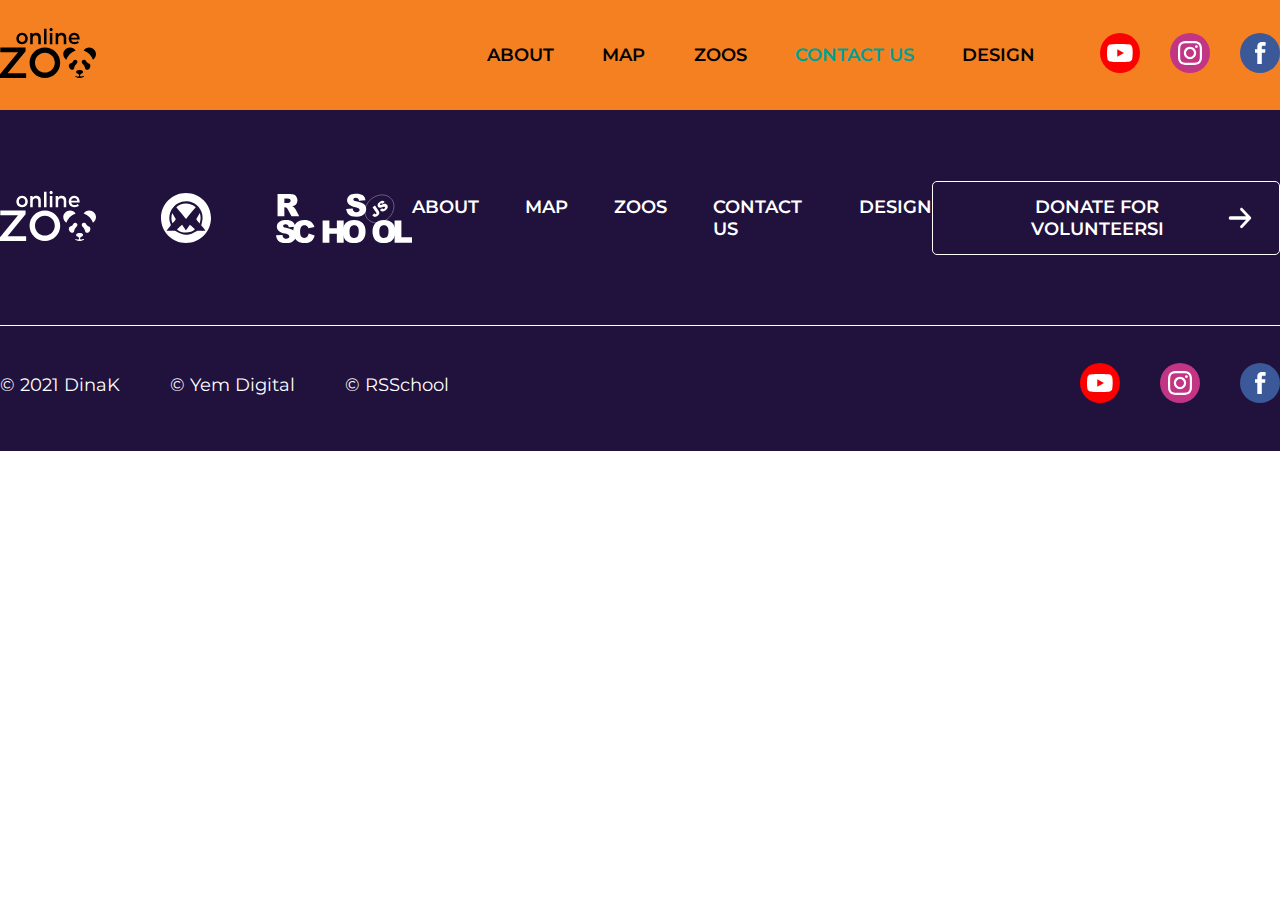
==== contact.html @ 67951ae0 "start projeckt" ====
<!DOCTYPE html>
<html lang="en">
<head>
    <meta charset="UTF-8">
    <meta http-equiv="X-UA-Compatible" content="IE=edge">
    <meta name="viewport" content="width=device-width, initial-scale=1.0">
    <title>online-zoo</title>
    <link rel="stylesheet" href="style.css">
    <link href="https://fonts.googleapis.com/css?family=Montserrat:100,100i,200,200i,300,300i,400,400i,500,500i,600,600i,700,700i,800,800i,900,900i&display=swap&subset=cyrillic,cyrillic-ext,latin-ext" rel="stylesheet">
</head>
<body>
    <header class="wrap" id="head">
        <div class="wrapper main_flex flex__jcontent_between flex__align-items_center">
            <div class="logo"><a href="index.html"><img src="assets/Logo.svg" alt="logo-type"></a></div>
            <div class="navigation main_flex flex__jcontent_between flex__align-items_center">
                <nav class="nav-menu">
                    <ul class=" main_flex">
                        <li><a href="index.html">About</a></li>
                        <li><a href="map.html">map</a></li>
                        <li><a href="zoos.html">Zoos</a></li>
                        <li><a class="active" href="contact.html">Contact us</a></li>
                        <li><a href="https://www.figma.com/file/lnK11foY8Aoa6oOlDXovVN/Online-ZOO-Project">Design</a></li>
                    </ul>
                </nav>
                <div class="nav-icons">
                    <ul class="main_flex">
                        <li><a href="https://www.youtube.com/" target="_blank"><img src="assets/YouTube.svg" alt="youtube-icon"></a></li>
                        <li><a href="https://www.instagram.com/" target="_blank"><img src="assets/Instagram.svg" alt="instagram-icon"></a></li>
                        <li><a href="https://www.facebook.com/" target="_blank"><img src="assets/Facebook.svg" alt="facebook-icon"></a></li>
                    </ul>
                </div>
            </div>
            </div>
    </header>

    <footer class="wrap">
        <div class="wrapper">
            <div class="top-panel main_flex__nowrap flex__jcontent_between flex__align-items_center">
                <div class="foot-logo main_flex__nowrap flex__jcontent_between flex__align-items_center">
                    <a href="index.html"><img src="assets/Logo-foot.svg" alt="logo-online-zoo"></a>
                    <img src="assets/Yem Digital.svg" alt="logo yem-digital" title="Yem Digital">
                    <img src="assets/rs_school_js logo.svg" alt="logo rs-school" class="rs-sc-logo" title="Rolling Scopes School">
                </div>
                <div class="nav-menu-foot">
                    <ul class=" main_flex__nowrap">
                        <li><a href="index.html">About</a></li>
                        <li><a href="map.html">map</a></li>
                        <li><a href="zoos.html">Zoos</a></li>
                        <li><a href="contact.html">Contact us</a></li>
                        <li><a href="https://www.figma.com/file/lnK11foY8Aoa6oOlDXovVN/Online-ZOO-Project">Design</a></li>
                    </ul>
                </div>
                <button class="donate main_flex__nowrap flex__jcontent_between flex__align-items_center">donate for volunteersi<img src="assets/arrow-donate.svg" alt="arrow-right"></button>
            </div>
            <div class="foot-line main_flex flex__align-items_center"></div>
            <div class="bottom-panel main_flex flex__jcontent_between flex__align-items_center">
                <div class="copiryte main_flex">
                    <p class="copiryte-text">© 2021 DinaK</p>
                    <p class="copiryte-text">© Yem Digital</p>
                    <p class="copiryte-text">© RSSchool</p>
                </div>
                <div class="nav-icons-foot">
                    <ul class="main_flex">
                        <li><a href="https://www.youtube.com/" target="_blank"><img src="assets/YouTube.svg" alt="youtube-icon"></a></li>
                        <li><a href="https://www.instagram.com/" target="_blank"><img src="assets/Instagram.svg" alt="instagram-icon"></a></li>
                        <li><a href="https://www.facebook.com/" target="_blank"><img src="assets/Facebook.svg" alt="facebook-icon"></a></li>
                    </ul>
                </div>
            </div>
        </div>
    </footer>
    
    
        







    <script src="script.js"></script>
</body>
</html>
---- style.css ----
@font-face {
    font-family: "Lato";
    src: url("../fonts/Lato-Bold.eot");
    src: url("../fonts/Lato-Bold.eot?#iefix") format("embedded-opentype"),
      url("../fonts/Lato-Bold.woff2") format("woff2"),
      url("../fonts/Lato-Bold.woff") format("woff"),
      url("../fonts/Lato-Bold.ttf") format("truetype"),
      url("../fonts/Lato-Bold.svg#Lato-Bold") format("svg");
    font-weight: bold;
    font-style: normal;
  }
 
  /*Flex Framework*/
  .main_flex {
      display: flex;
      display: -webkit-flex;
      -webkit-flex-flow: row wrap;
      flex-flow: row wrap;
    }
    
    .main_flex_rev {
      display: flex;
      display: -webkit-flex;
      -webkit-flex-flow: row-reverse wrap;
      flex-flow: row-reverse wrap;
    }
    
    .main_flex__nowrap {
      display: flex;
      display: -webkit-flex;
      -webkit-flex-flow: row nowrap;
      flex-flow: row nowrap;
    }
    
    .main_flex_column {
      display: flex;
      display: -webkit-flex;
      -webkit-flex-flow: column wrap;
      flex-flow: column wrap;
    }
    .main_flex_column_nw {
      display: flex;
      display: -webkit-flex;
      -webkit-flex-flow: column nowrap;
      flex-flow: column nowrap;
    }
    .flex__auto {
      flex: auto;
      -webkit-flex: auto;
      -ms-flex: auto;
    }
    
    .flex__jcontent_between {
      justify-content: space-between;
      -webkit-justify-content: space-between;
    }
    
    .flex__jcontent_start {
      justify-content: flex-start;
      -webkit-justify-content: flex-start;
    }
    
    .flex__jcontent_end {
      justify-content: flex-end;
      -webkit-justify-content: flex-end;
    }
    
    .flex__jcontent_center {
      justify-content: center;
      -webkit-justify-content: center;
    }
    
    .flex__jcontent_around {
      justify-content: space-around;
      -webkit-justify-content: space-around;
    }
    
    .flex__align-items_start {
      align-items: flex-start;
      -webkit-align-items: flex-start;
    }
    
    .flex__align-items_end {
      align-items: flex-end;
      -webkit-align-items: flex-end;
    }
    
    .flex__align-items_baseline {
      align-items: baseline;
      -webkit-align-items: baseline;
    }
    
    .flex__align-items_stretch {
      align-items: stretch;
      -webkit-align-items: stretch;
    }
    
    .flex__align-items_center {
      align-items: center;
      -webkit-align-items: center;
    }
    
    .flex__align-content_flex-start {
      align-content: flex-start;
      -webkit-align-content: flex-start;
    }
    
    .flex__align-content_flex-end {
      align-content: flex-end;
      -webkit-align-content: flex-end;
    }
    
    .flex__align-content_space-between {
      align-content: space-between;
      -webkit-align-content: space-between;
    }
    
    .flex__align-content_center {
      align-content: center;
      -webkit-align-content: center;
    }
    
    .flex__align-content_space-around {
      align-content: space-around;
      -webkit-align-content: space-around;
    }
    
    .flex__align-content_stretch {
      align-content: stretch;
      -webkit-align-content: stretch;
    }
    
    .flex__flex-grow_01 {
      flex-grow: 1;
      -webkit-flex-grow: 1;
    }
    
    .flex__flex-grow_02 {
      flex-grow: 2;
      -webkit-flex-grow: 2;
    }
    
    .flex__flex-grow_03 {
      flex-grow: 3;
      -webkit-flex-grow: 3;
    }
    
    .flex__flex-grow_04 {
      flex-grow: 4;
      -webkit-flex-grow: 4;
    }
    
    .flex__order_01 {
      order: 1;
      -webkit-order: 1;
    }
    
    .flex__order_02 {
      order: 2;
      -webkit-order: 2;
    }
    
    .flex__order_03 {
      order: 3;
      -webkit-order: 3;
    }
    
    .flex__order_04 {
      order: 4;
      -webkit-order: 4;
    }
    
    .flex__order_05 {
      order: 5;
      -webkit-order: 5;
    }
    
    .flex__order_06 {
      order: 6;
      -webkit-order: 6;
    }
    /*Flex Framework_end*/
    
    /* Reset */
    html,
    body,
    div,
    span,
    applet,
    object,
    iframe,
    h1,
    h2,
    h3,
    h4,
    h5,
    h6,
    p,
    blockquote,
    pre,
    a,
    abbr,
    acronym,
    address,
    big,
    cite,
    code,
    del,
    dfn,
    em,
    font,
    img,
    ins,
    kbd,
    q,
    s,
    samp,
    small,
    strike,
    strong,
    sub,
    sup,
    tt,
    var,
    b,
    u,
    i,
    center,
    dl,
    dt,
    dd,
    ol,
    ul,
    li,
    fieldset,
    form,
    label,
    legend,
    table,
    caption,
    tbody,
    tfoot,
    thead,
    tr,
    th,
    td {
      background: none repeat scroll 0 0 transparent;
      border: 0 none;
      font-size: 100%;
      outline: 0 none;
      vertical-align: baseline;
      margin: 0;
      padding: 0;
    }
    table {
      border-collapse: collapse;
      border-spacing: 0;
    }
    address,
    article,
    aside,
    canvas,
    details,
    figcaption,
    figure,
    footer,
    header,
    hgroup,
    nav,
    menu,
    nav,
    section,
    summary {
      display: block;
    }
    a,
    a:hover,
    button,
    button:hover,
    .anime,
    .small_btn,
    .btn:hover .small_btn {
      -moz-transition: all 200ms linear;
      -ms-transition: all 200ms linear;
      -o-transition: all 200ms linear;
      -webkit-transition: all 200ms linear;
      transition: all 200ms linear;
    }
    button {
      cursor: pointer;
    }
    * {
      -webkit-box-sizing: border-box;
      -moz-box-sizing: border-box;
      -ms-box-sizing: border-box;
      box-sizing: border-box;
    }
    */ a,
    a:hover,
    button,
    button:hover,
    .anime {
      -moz-transition: all 200ms linear;
      -ms-transition: all 200ms linear;
      -o-transition: all 200ms linear;
      -webkit-transition: all 200ms linear;
      transition: all 200ms linear;
      cursor: pointer;
    }
    a {
      text-decoration: none;
    }
    li {
      list-style: none;
    }
    /* Reset_end*/



    .wrap {
      width: 100%;
      display: flex;
      display: -webkit-flex;
      justify-content: center;
      -webkit-justify-content: center;
      align-items: center;
      -webkit-align-items: center;
      overflow: hidden;
    }
    .wrapper {
      width: 1400px;
    }
    .link-page-animals {
      display: block;
      position: absolute;
      top: 0;
      left: 0;
      height: 100%;
      width: 100%;
      cursor: pointer;
    }
    h1 {
      display: none;
    }
    /*! Стили Header */
    header {
      position: relative;
      height: 110px;
      background: #F58021;
    }
    .logo img {
      width: 96px;
    }
    .navigation {
      gap: 65px;
    }
    .nav-menu ul li a {
      font-family: Montserrat;
      font-style: normal;
      font-weight: 600;
      font-size: 18px;
      line-height: 150%;
      text-transform: uppercase;
      color: #000000;
    }
    .nav-menu ul li .active {
      color: #00A092;
      cursor: unset;
    }
    .nav-menu > ul {
      gap: 48.25px;
    }
    .nav-icons > ul {
      gap: 30px;
    }

/*! Стили Footer */

footer {
  position: relative;
  padding-top: 71px;
  padding-bottom: 44px;
  background: #20113D;
}
footer > .wrapper {
  -webkit-flex-flow: column wrap;
  flex-flow: column wrap;
  justify-content: start;
  align-items: center;
}
.top-panel {
  /* gap: 100px; */
  margin-bottom: 70px;
}
.foot-logo {
  gap: 65px;
}
.foot-logo img {
  height: 50px;
}
.foot-logo .rs-sc-logo {
  height: 51.11px;
}
.nav-menu-foot ul {
  gap: 46px;
}
.nav-menu-foot ul li a {
  display: flex;
  display: -webkit-flex;
  font-family: Montserrat;
  font-style: normal;
  font-weight: 600;
  font-size: 18px;
  text-transform: uppercase;
  line-height: 22px;
  color: #FFFFFF;
}
.donate {
  width: 359px;
  height: 74px;
  padding-left: 33.86px;
  padding-right: 26.6px;
  border: 1px solid #FFFFFF;
  box-sizing: border-box;
  border-radius: 5px;
  background-color: RGBA(255,255,255,0);
  font-family: Montserrat;
  font-style: normal;
  font-weight: 600;
  font-size: 18px;
  line-height: 22px;
  text-transform: uppercase;
  color: #FFFFFF;
}
.donate:active {
  transform: translateY(1px);
  filter: saturate(150%);
}
.donate img {
  width: 24.28px;
  height: 22px;
}
.foot-line {
  height: 1px;
  width: 100%;
  background-color: #FFFFFF;
  margin-bottom: 37px;
}
.copiryte {
  gap: 50px;
}
.copiryte-text {
  font-family: Montserrat;
  font-style: normal;
  font-weight: normal;
  font-size: 18px;
  line-height: 150%;
  color: #FFFFFF;
}
.nav-icons-foot ul {
  gap: 40px;
}


/*! Стили favorite-animal-online */

#favorite-animal-online {
  position: relative;
  padding-top: 129px;
  padding-bottom: 130px;
  background-size: cover;
  background-position: center;
  background-repeat: no-repeat;
  background-image: url(assets/Background-panda.png);
}
#favorite-animal-online > .wrapper {
  -webkit-flex-flow: column wrap;
  flex-flow: column wrap;
}
#favorite-animal-online h2 {
  width: 890px;
  height: 280px;
  margin-bottom: 50px;
  font-family: Montserrat;
  font-style: normal;
  font-weight: 800;
  font-size: 82px;
  line-height: 100px;
  letter-spacing: 0.01em;
  text-transform: uppercase;
  color: #00A092;
}
.text-favorite {
  width: 430px;
  height: 76px;
  margin-bottom: 50px;
  font-family: Montserrat;
  font-style: normal;
  font-weight: normal;
  font-size: 18px;
  line-height: 150%;
  color: #000000;
}
.btn-favorite {
  width: 240px;
  height: 74px;
  padding: 26px 26.6px 26px 29.86px;
  border-radius: 5px;
  border: none;
  background: #F58021;
  color: #FFFFFF;
  font-family: Montserrat;
  font-style: normal;
  font-weight: 600;
  font-size: 18px;
  line-height: 22px;
  text-transform: uppercase;
}
.btn-favorite:active {
  border-color: #F58021;
}
.btn-favorite img {
  width: 24.28px;
  height: 22px; 
}

/*! Стили How-it-works */

#How-it-works {
  position: relative;
  padding-top: 150px;
  padding-bottom: 150px;
}
#How-it-works > .wrapper {
  -webkit-flex-flow: column wrap;
  flex-flow: column wrap;
}
.welcome {
  margin-bottom: 150px;
}
.title-content-work {
  margin-bottom: 50px;
  font-family: Montserrat;
  font-style: normal;
  font-weight: 600;
  font-size: 54px;
  line-height: 66px;
  text-transform: uppercase;
  color: #00A092;
}
.text-content-work {
  width: 560px;
  height: 213px;
  font-family: Montserrat;
  font-style: normal;
  font-weight: normal;
  font-size: 18px;
  line-height: 150%;
  color: #000000;
}
.images-welcome, .images-work {
  position: relative;
  width: 800px;
  height: 531px;
  border-radius: 5px;
}


/*! Стиля donation */

#donation {
  position: relative;
  padding-top: 50px;
  padding-bottom: 50px;
  background-color: #20113D;
}
.title-text-donation {
  margin-bottom: 20px;
  font-family: Montserrat;
  font-style: normal;
  font-weight: 500;
  font-size: 42px;
  line-height: 51px;
  text-transform: uppercase;
  color: #FFFFFF;
}
.content-text-donation {
  width: 609px;
  height: 50px;
  font-family: Montserrat;
  font-style: normal;
  font-weight: normal;
  font-size: 18px;
  line-height: 150%;
  color: #FFFFFF;
}
.title-form-donation {
  margin-bottom: 10px;
  font-family: Montserrat;
  font-style: normal;
  font-weight: 500;
  font-size: 26px;
  line-height: 130%;
  color: #FFFFFF;
}
.form-donation-input {
  width: 320px;
  height: 74px;
  border: 1px solid #FFFFFF;
  box-sizing: border-box;
  border-radius: 5px;
}
.form-donation-input > input {
  width: 240px;
  border: none;
  padding: 26px 14px 26px 14px;
  background-color: RGBA(255,255,255,0);
  font-family: Montserrat;
  font-style: normal;
  font-weight: 600;
  font-size: 18px;
  line-height: 22px;
  text-transform: uppercase;
  color: #FFFFFF;
}
.form-donation-input > input:active {
  border: none;
}
.form-donation-input > button {
  width: 80px;
  border-radius: 5px;
  background: #F58021;
}
.form-donation-input > button > img {
  width: 25.14px;
  height: 22px;
}
.form-donation-input > button, .form-donation-input > input {
  height: 100%;
}

/* Chrome, Safari, Edge, Opera */
.form-donation-input > input::-webkit-outer-spin-button,
.form-donation-input > input::-webkit-inner-spin-button {
  -webkit-appearance: none;
  margin: 0;
}
/* Firefox */
.form-donation-input > input[type=number] {
  -moz-appearance: textfield;
}



/*! Стили meet-some */

#meet-some {
  position: relative;
  padding-top: 136px;
  padding-bottom: 150px;
}
.title-content-meet-some {
  padding-left: 20px;
  margin-bottom: 50px;
  font-family: Montserrat;
  font-style: normal;
  font-weight: 600;
  font-size: 54px;
  line-height: 66px;
  text-align: center;
  text-transform: uppercase;
  color: #00A092;
}
.text-content-meet-some {
  width: 920px;
  height: 102px;
  margin-bottom: 100px;
  font-family: Montserrat;
  font-style: normal;
  font-weight: 500;
  font-size: 26px;
  line-height: 130%;
  text-align: center;
  color: #000000;
}
.arrows-nav {
  width: 175px;
  margin: 0 auto;
  margin-bottom: 50px;
}
.btn-mett-some {
  width: 60px;
  height: 60px;
  background-color: RGBA(255,255,255,0);
  border: 1px solid #20113D;
  box-sizing: border-box;
  border-radius: 5px;
  display: flex;
  justify-content: center;
  align-items: center;
}
.content-slide {
  margin-bottom: 100px;
}
#meet-some .animal-card {
  width: 440px;
  height: 747px;
  /* position: relative; */
}
.first-row {
  gap: 40px;
  margin-bottom: 40px;
}
.second-row {
  gap: 40px;
}
.first-row > .animal-card:nth-child(1) .photo-animal {
  background-image: url("assets/photo-panda.png");
}
.first-row > .animal-card:nth-child(2) .photo-animal {
  background-image: url("assets/photo-lemur.png");
}
.first-row > .animal-card:nth-child(3) .photo-animal {
  background-image: url("assets/photo-gorilla.png");
}
.first-row > .animal-card:nth-child(4) .photo-animal {
  background-image: url("assets/photo-aligator.png");
}
.second-row > .animal-card:nth-child(1) .photo-animal {
  background-image: url("assets/photo-eagles.png");
}
.second-row > .animal-card:nth-child(2) .photo-animal {
  background-image: url("assets/photo-koala.png");
}
.second-row > .animal-card:nth-child(3) .photo-animal {
  background-image: url("assets/photo-lion.png");
}
.second-row > .animal-card:nth-child(4) .photo-animal {
  background-image: url("assets/photo-tiger.png");
}
.photo-animal {
 position: relative;
  height: 436px;
  background-size: cover;
  background-position: center;
  background-repeat: no-repeat;
  border-radius: 5px 5px 0 0;
}
.name-animal {
  position: absolute;
  left: 0;
  padding: 12px 20px;
  background: #20113D;
  border-radius: 5px 0px;
  font-family: Montserrat;
  font-style: normal;
  font-weight: 500;
  font-size: 26px;
  line-height: 130%;
  text-align: center;
  color: #FFFFFF;
  letter-spacing: 1px;
}
.content-animal {
  padding: 30px 31px 48px 30px;
  background: #20113D;
  border-radius: 0 0 5px 5px;
}
.title-content-animal {
  margin-bottom: 18px;
  font-family: Montserrat;
  font-style: normal;
  font-weight: 500;
  font-size: 26px;
  line-height: 130%;
  text-align: center;
  color: #FFFFFF;
}
.text-content-animal {
  height: 78px;
  width: 380px;
  margin-bottom: 27px;
  font-family: Montserrat;
  font-style: normal;
  font-weight: normal;
  font-size: 18px;
  line-height: 150%;
  text-align: center;
  color: #FFFFFF;
}
.link-camera {
  padding: 25.5px 28.33px;
  font-family: Montserrat;
  font-style: normal;
  font-weight: 600;
  font-size: 18px;
  line-height: 22px;
  text-transform: uppercase;
  color: #F58021;
  letter-spacing: 1.5px;
  display: flex;
  align-items: center;
}
.link-camera > img {
  margin-left: 10px;
  padding: 1px 0;
  width: 27.35px;
  height: 24.78px;
}
.link-choose-favor {
  width: 359px;
  padding: 26px 35.86px 24px 35.86px;
  margin: 0 auto;
  border: 1px solid #20113D;
  box-sizing: border-box;
  border-radius: 5px;
  font-family: Montserrat;
  font-style: normal;
  font-weight: 600;
  font-size: 18px;
  line-height: 22px;
  text-transform: uppercase;
  color: #20113D;
}
.link-choose-favor img {
  width: 24.28px;
  height: 22px;
  margin-left: 8px;
}

/*! Стили Pay-and-feed */

#Pay-and-feed {
  padding-top: 91px;
  padding-bottom: 100px;
  background: #20113D;
  font-family: Montserrat;
  font-style: normal;
  color: #FFFFFF;
}
.title-pay-and-feed {
  margin-bottom: 100px;
  font-weight: 600;
  font-size: 54px;
  line-height: 66px;
  text-transform: uppercase;
  color: #FFFFFF;
}
.number-donate {
  margin-bottom: 82px;
}
.number {
  margin-right: 90px;
  font-weight: 500;
  font-size: 26px;
  line-height: 130%;
}
.line-donate {
  height: 1px;
  background-color: #FFFFFF;
}
.content-pay-donate {
  padding-top: 20px;
  margin-right: 120px;
}
.photo-pay-donate {
  width: 560px;
  height: 364px;
  border-radius: 5px;
}
.donate-block-1 > .photo-pay-donate {
  background-image: url('assets/photo-pay-donate1.png');
}
.donate-block-2 > .photo-pay-donate {
  background-image: url('assets/photo-pay-donate2.png');
}
.donate-block-3 > .photo-pay-donate {
  background-image: url('assets/photo-pay-donate3.png');
}
.icon-pay-donate {
  margin-bottom: 25px;
}
.donate-block-1 > .icon-pay-donate img {
  height: 80px;
  width: 106px;
}
.donate-block-2 > .icon-pay-donate img {
  height: 80px;
  width: 100px;
}
.donate-block-3 > .icon-pay-donate img {
  height: 80px;
  width: 80px;
}
.title-pay-donate {
  margin-bottom: 55px;
  font-weight: 500;
  font-size: 26px;
  line-height: 130%;
}
.text-pay-donate {
  width: 560px;
  font-weight: normal;
  font-size: 18px;
  line-height: 150%;
}
.donate-block-1 {
  margin-bottom: 110px;
}
.donate-block-2 {
  margin-bottom: 85px;
}
.donate-block-3 > .content-pay-donate >.text-pay-donate {
  margin-bottom: 56px;
}  
.link-pay-donate {
  padding: 24px 34.86px;
  font-family: Montserrat;
  font-style: normal;
  font-weight: 600;
  font-size: 18px;
  line-height: 22px;
  text-transform: uppercase;
  color: #FFFFFF;
  background: #F58021;
  border-radius: 5px;
}
.link-pay-donate img {
  margin-left: 10px;
  width: 24.28px;
  height: 22px;
}

/*! Блок what-our-users-think */

#what-our-users-think {
  padding-top: 100px;
  padding-bottom: 150px;
  background-image: url('assets/panda-background.png');
  background-size: cover;
  background-position: center;
  background-repeat: no-repeat;
  font-family: Montserrat;
  font-style: normal;
}
.content-what-our {
  margin-right: 40px;
  color: #FFFFFF;
}
.title-content-what-our {
  width: 440px;
  margin-bottom: 40px;
  font-weight: 600;
  font-size: 54px;
  line-height: 66px;
  text-transform: uppercase;
}
.text-content-what-our {
  width: 560px;
  margin-bottom: 1146px;
  font-weight: 500;
  font-size: 26px;
  line-height: 130%;
}
.btn-our {
  width: 359px;
  height: 74px;
  padding: 26px 77.36px;
  font-weight: 600;
  font-size: 18px;
  line-height: 22px;
  text-transform: uppercase;
  color: #FFFFFF;
  border: 1px solid #20113D;
  box-sizing: border-box;
  border-radius: 5px;
  background-color: rgba(255, 0, 0, 0);
}
.btn-our img {
  width: 24.28px;
  height: 22px;
  margin-left: 14px;
}
.testimonials-cards {
  gap: 30px;
}
.row-tesmodials {
  gap: 30px;
}
.testimonials-card {
  padding: 34px 50px 70px 50px;
  color: #000000;
  background: #FFFFFF;
  box-shadow: 0px 4px 50px rgba(0, 0, 0, 0.5);
  border-radius: 5px;
}
.testimonials-cards .row-tesmodials:nth-child(2) .testimonials-card {
  padding: 34px 50px 43px 50px;
}
.vector-tesmodials {
  margin-bottom: 26px;
}
.vector-tesmodials img {
  width: 63px;
  height: 72px;
}
.title-tesmodials {
  margin-bottom: 20px;
  font-weight: 500;
  font-size: 26px;
  line-height: 130%;
}
.text-content-tesmodials {
  width: 415px;
  margin-bottom: 49px;
  font-weight: normal;
  font-size: 18px;
  line-height: 150%;
}
.autor-tesmodials {
  font-weight: 600;
  font-size: 18px;
  line-height: 22px;
  text-transform: uppercase;
}
.arrows-nav-what-our {
  width: 180px; 
  margin-top: 30px;
  margin-bottom: 50px;
}
.btn-what-our {
  width: 60px;
  height: 60px;
  background-color: RGBA(255,255,255,0);
  border: none;
  border: 1px solid #FFFFFF;
  box-sizing: border-box;
  border-radius: 5px;
  transform: matrix(-1, 0, 0, 1, 0, 0); 
  align-self: flex-start;
}

/*! Стили Care-fro-animals-love */

#Care-fro-animals-love {
  padding-top: 136px;
  padding-bottom: 150px;
  font-family: Montserrat;
  font-style: normal;
}
.title-animals-love {
  width: 655px;
  font-weight: 600;
  margin-bottom: 50px;
  font-size: 54px;
  line-height: 66px;
  text-align: center;
  text-transform: uppercase;
  color: #00A092;
}
.text-content-animals-love {
  width: 537px;
  margin-bottom: 100px;
  font-weight: 500;
  font-size: 26px;
  line-height: 130%;
  text-align: center;
  color: #20113D;
}
.donate-card-wrap {
  gap: 40px;
  margin-bottom: 100px;
}
.donate-card-big {
  width: 920px;
  height: 658px;
  background: url('assets/koala.png');
  border-radius: 5px;
  transform: matrix(-1, 0, 0, 1, 0, 0);
}
.photo-animal-donate {
  width: 440px;
  height: 373px;
  background-position: top;
  background-repeat: no-repeat;
  background-size: cover;
  border-radius: 5px 5px 0 0;
}
.content-animal-donate {
  position: relative;
  width: 440px;
  height: 285px;
  padding: 30px 25px 50px 25px;
  background: #20113D;
  border-radius: 0 0 5px 5px;
}
.text-content-animal-donate {
  width: 390px;
  font-weight: normal;
  font-size: 18px;
  line-height: 150%;
  text-align: center;
  color: #FFFFFF;
}
.link-camera-donate {
  width: 142px;
  height: 74px;
  margin: 0 auto;
  font-family: Montserrat;
  font-style: normal;
  font-weight: 600;
  font-size: 18px;
  line-height: 22px;
  text-transform: uppercase;
  color: #F58021;
}
.link-camera-donate img {
  width: 24.28px;
  height: 22px;
  margin-left: 10px;
}
.donate-card1 .photo-animal-donate {
  background-image: url('assets/panda-donate.png');
}
.donate-card2 .photo-animal-donate {
  background-image: url('assets/tiger-donate.png');
}
.donate-card3 .photo-animal-donate {
  background-image: url('assets/lemur-donate.png');
}
.donate-card4 .photo-animal-donate {
  background-image: url('assets/eagles-donate.png');
}
.btn-donate {
  margin-bottom: 150px;
}
.touch-animal {
  width: 1400px;
  height: 652px;
  background-image: url('assets/touch-animal.png');
  background-position: top;
  background-repeat: no-repeat;
  background-size: cover;
}

/*! Стили блока MAP */
#map {
  padding-top: 40px;
  padding-bottom: 150px;
  font-family: Montserrat;
  font-style: normal;
}
.title-map {
  width: 601px;
  margin: 0 auto;
  margin-bottom: 70px;
  font-weight: 600;
  font-size: 54px;
  line-height: 66px;
  text-align: center;
  text-transform: uppercase;
  color: #20113D;
}
.map-animal {
  width: 1406px;
  height: 912px;
  background-image: url('assets/Map.png');
}
svg {
  /* fill: #F58021; */
}

svg > g > path:nth-child(2) {
  stroke: #20113D;
  stroke-width: 0;
}
svg:hover {
  stroke: white;
  stroke-width: 3;
  stroke-miterlimit: 10;
  stroke-linejoin: round;
}
stroke="white" 
stroke-width="3" 
stroke-miterlimit="10" 
stroke-linejoin="round"


/* filter="url(#filter0_d)" */
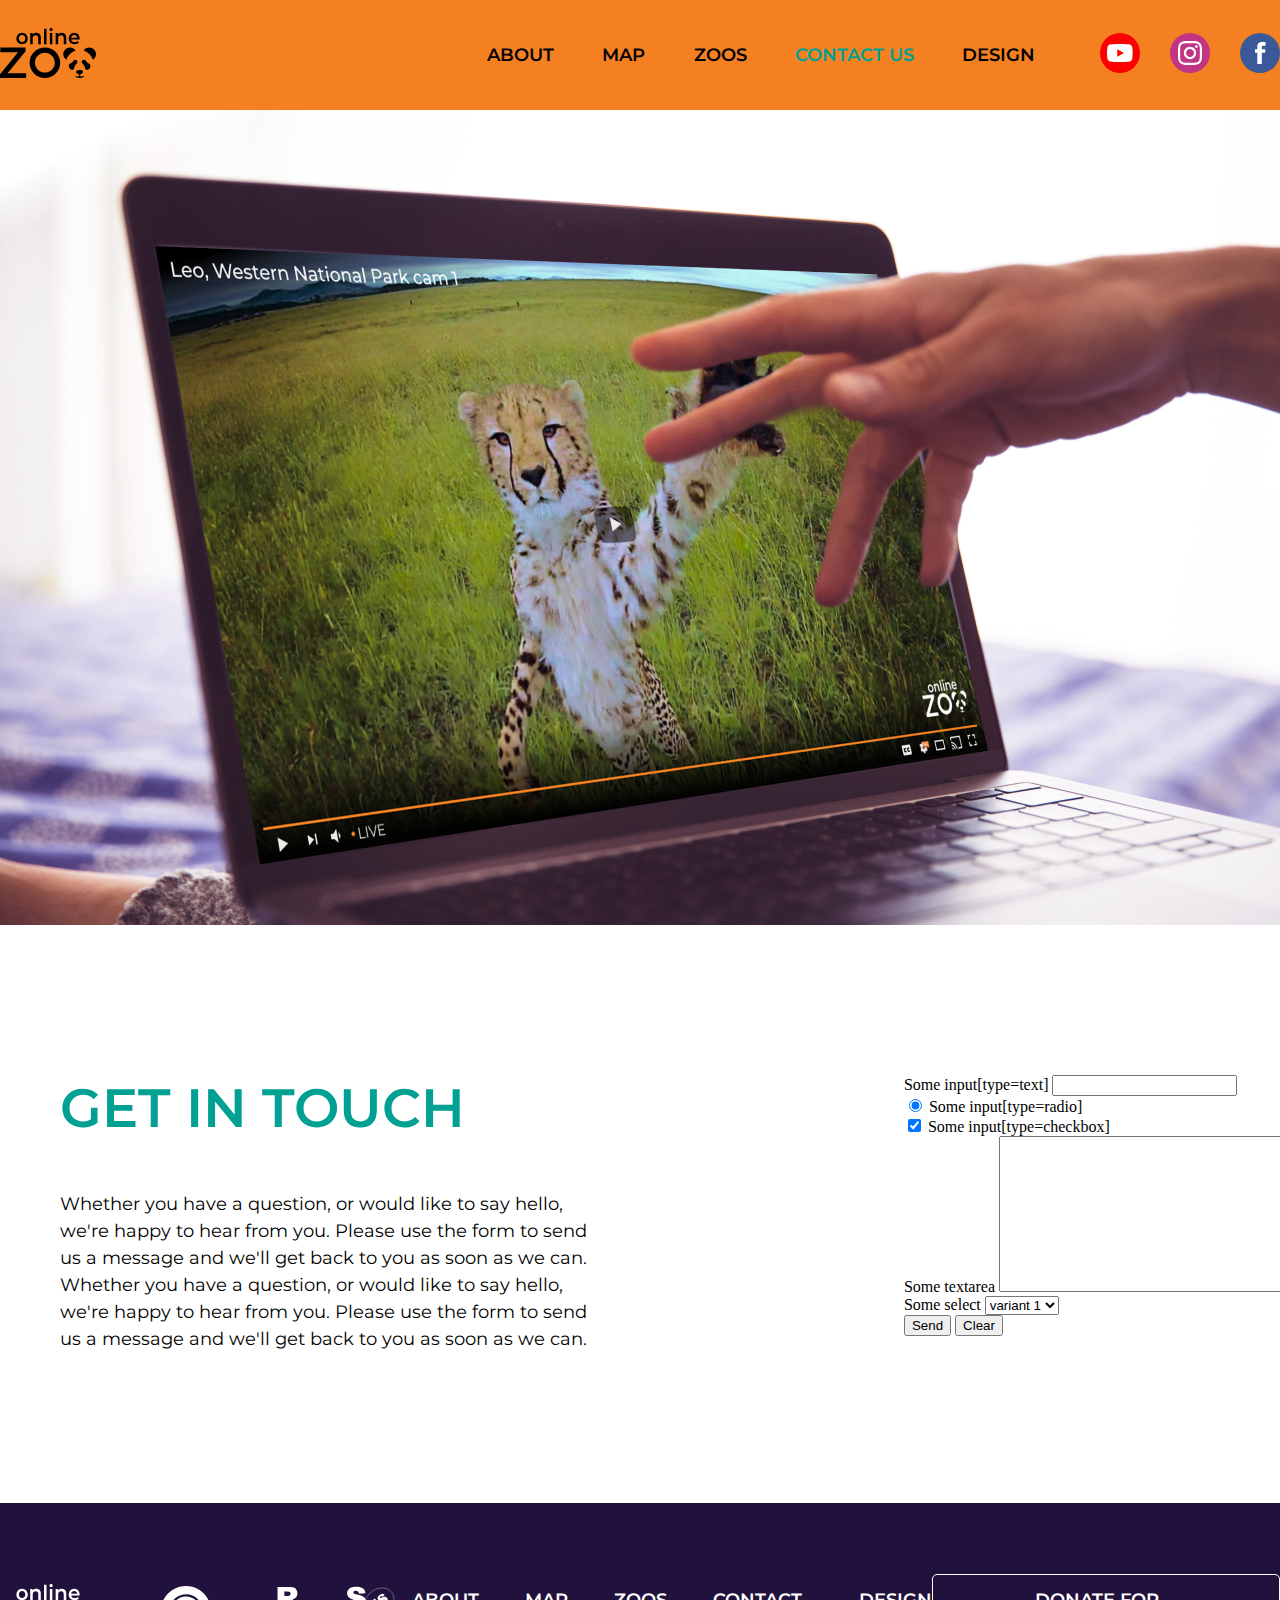
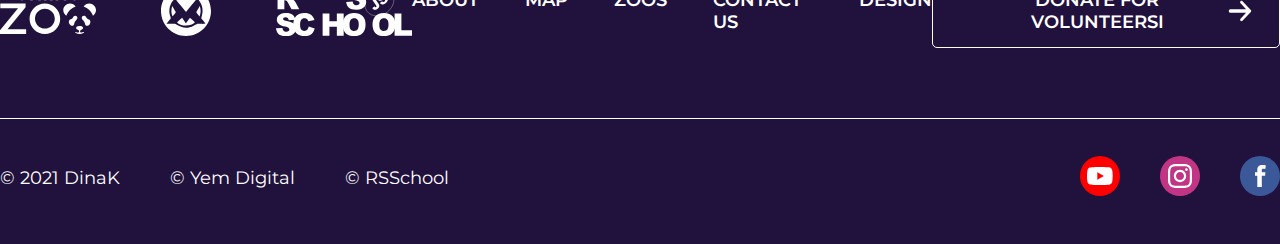
==== commit 7dd9bf9e: "add page zoos" ====
--- a/contact.html
+++ b/contact.html
@@ -17,7 +17,7 @@
                     <ul class=" main_flex">
                         <li><a href="index.html">About</a></li>
                         <li><a href="map.html">map</a></li>
-                        <li><a href="zoos.html">Zoos</a></li>
+                        <li><a href="zoos_panda.html">Zoos</a></li>
                         <li><a class="active" href="contact.html">Contact us</a></li>
                         <li><a href="https://www.figma.com/file/lnK11foY8Aoa6oOlDXovVN/Online-ZOO-Project">Design</a></li>
                     </ul>
@@ -32,6 +32,54 @@
             </div>
             </div>
     </header>
+    <main id="contact" class="wrap main_flex_column">
+        <img src="assets/Touch the animal 1.png" alt="">
+
+        <section class="wrap">
+            <div class="wrapper main_flex flex__jcontent_between">
+                <div class="left-block">
+                    <h2>Get in touch</h2>
+                    <p>Whether you have a question, or would like to say hello, we're happy to hear from you. Please use the form to send us a message and we'll get back to you as soon as we can. Whether you have a question, or would like to say hello, we're happy to hear from you. Please use the form to send us a message and we'll get back to you as soon as we can.</p>
+                </div>
+                <div class="right-block">
+                    <form class="form" action="">
+                        <fieldset class="field">
+                          <label for="default-text">Some input[type=text]</label>
+                          <input type="text" id="default-text" class="text" />
+                        </fieldset>
+                        <fieldset class="field choice">
+                          <fieldset>
+                            <input type="radio" id="default-radio" checked="checked" />
+                            <label for="default-radio">Some input[type=radio]</label>
+                          </fieldset>
+                          <fieldset>
+                            <input type="checkbox" id="default-checkbox" checked="checked" />
+                            <label for="default-checkbox">Some input[type=checkbox]</label>
+                          </fieldset>
+                        </fieldset>
+                        <fieldset class="field">
+                          <label for="default-textarea">Some textarea</label>
+                          <textarea class="text" rows="10" cols="40" id="default-textarea"></textarea>
+                        </fieldset>
+                        <fieldset class="field">
+                          <label for="default-select">Some select</label>
+                          <select id="default-select">
+                            <option>variant 1</option>
+                            <option>variant 2</option>
+                            <option>variant 3</option>
+                          </select>
+                        </fieldset>
+                        <fieldset class="field submit">
+                          <input type="submit" value="Send" />
+                          <input type="reset" value="Clear" />
+                        </fieldset>
+                      </form>
+                </div>
+            </div>
+            
+        </section>
+
+    </main>
 
     <footer class="wrap">
         <div class="wrapper">
@@ -45,7 +93,7 @@
                     <ul class=" main_flex__nowrap">
                         <li><a href="index.html">About</a></li>
                         <li><a href="map.html">map</a></li>
-                        <li><a href="zoos.html">Zoos</a></li>
+                        <li><a href="zoos_panda.html">Zoos</a></li>
                         <li><a href="contact.html">Contact us</a></li>
                         <li><a href="https://www.figma.com/file/lnK11foY8Aoa6oOlDXovVN/Online-ZOO-Project">Design</a></li>
                     </ul>
--- a/style.css
+++ b/style.css
@@ -586,7 +586,7 @@
 }
 .content-text-donation {
   width: 609px;
-  height: 50px;
+  /* height: 50px; */
   font-family: Montserrat;
   font-style: normal;
   font-weight: normal;
@@ -1166,25 +1166,263 @@
   height: 912px;
   background-image: url('assets/Map.png');
 }
-svg {
-  /* fill: #F58021; */
-}
-
-svg > g > path:nth-child(2) {
-  stroke: #20113D;
-  stroke-width: 0;
-}
-svg:hover {
+
+.animal > path:hover {
+  fill: white;
   stroke: white;
   stroke-width: 3;
   stroke-miterlimit: 10;
   stroke-linejoin: round;
 }
-stroke="white" 
-stroke-width="3" 
-stroke-miterlimit="10" 
-stroke-linejoin="round"
-
-
-/* filter="url(#filter0_d)" */
-
+
+.animal {
+  width: 85%;
+  height: 65%;
+  padding-bottom: 10%;
+  position: relative;
+}
+.west-map {
+  position: absolute;
+  top: 7%;
+  left: 2%;
+}
+.krokod-map {
+  position: absolute;
+  top: 12%;
+  left: 13.5%;
+}
+.lion-map {
+  position: absolute;
+  left: 38%;
+  top: 20%;
+}
+.gorila-map {
+  position: absolute;
+  left: 47%;
+  top: 24%;
+}
+.lemur-map {
+  position: absolute;
+  top: 45%;
+  right: 32.5%;
+}
+.panda-map {
+  position: absolute;
+  top: 1%;
+  right: 19%;
+}
+.tiger-map {
+  position: absolute;
+  top: 29%;
+  right: 14%;
+}
+.koala-map {
+  position: absolute;
+  top: 49%;
+  right: 3%;
+}
+
+/* !style for zoos */
+.wrap-zoos {
+  position: relative;
+  padding-top: 54px;
+}
+.navigation-zoos {
+  position: absolute;
+  width: 220px;
+  top: 0;
+}
+.navigation-zoos .anim {
+  height: 169px;
+  width: 100%;
+  margin-bottom: 1px;
+  background: #20113D;
+  z-index: 10;
+}
+.navigation-zoos > button:nth-child(2) img {
+  margin-right: 20px;
+}
+.navigation-zoos .btn-anim {
+  height: 84.6px;
+  width: 100%;
+  background: #20113D;
+  margin-bottom: 1px;
+}
+.btn-anim-live {
+  font-family: Montserrat;
+  font-style: normal;
+  font-weight: 600;
+  font-size: 18px;
+  line-height: 22px;
+  text-align: center;
+  text-transform: uppercase;
+  color: #FFFFFF;
+  background: #F58021;
+  border-radius: 0px 0px 5px 0px;
+  width: 120px;
+  height: 38px;
+  z-index: 12;
+  position: absolute;
+}
+.block-animal-main {
+  width: 120px;
+  height: 120px;
+  border-radius: 50%;
+  background-color: white;
+}
+.block-animal {
+  width: 104px;
+  height: 104px;
+  border-radius: 50%;
+  background: #F58021;
+}
+.zoos-panda-title {
+  font-family: Montserrat;
+  font-style: normal;
+  font-weight: 600;
+  font-size: 54px;
+  line-height: 66px;
+  text-transform: uppercase;
+  color: #00A092;
+  margin-bottom: 50px;
+}
+.wrap-zoos > .link-pay-donate {
+  position: absolute;
+  right: 240px;
+  top: 45px;
+}
+.youtube-player {
+  width: 1400px;
+  height: 787px;
+  position: relative;
+  left: 260px;
+  margin-bottom: 100px;
+}
+.zoos-title-video {
+  font-family: Montserrat;
+  font-style: normal;
+  font-weight: 500;
+  font-size: 42px;
+  line-height: 51px;
+  text-transform: uppercase;
+  color: #000000;
+  margin-bottom: 30px;
+}
+.movi-block {
+  width: 1226px;
+  margin: 0 auto;
+  margin-bottom: 150px;
+}
+.movi-block button {
+  width: 80px;
+  height: 74px;
+  background-color: white;
+}
+.movi-block button:nth-child(5) > img {
+  transform: rotate(180deg);
+}
+.navigation-zoos button, .movi-block button {
+  border: none;
+}
+#know {
+  padding: 150px 0 150px 0;
+}
+.block-know {
+  width: 1040px;
+  margin: 0 auto;
+  margin-bottom: 147px;
+  padding: 46px 60px 50px 60px;
+  background: #FFFFFF;
+  box-shadow: 0px 4px 50px rgba(0, 0, 0, 0.25);
+  border-radius: 5px;
+}
+.wrap-zoos .content-text-donation {
+  width: 919px;
+}
+.block-know h3 {
+  margin-bottom: 20px;
+  font-family: Montserrat;
+  font-style: normal;
+  font-weight: 500;
+  font-size: 42px;
+  line-height: 51px;
+  text-align: center;
+  text-transform: uppercase;
+  color: #00A092;
+}
+.block-know p {
+  font-family: Montserrat;
+  font-style: normal;
+  font-weight: 500;
+  font-size: 26px;
+  line-height: 130%;
+  text-align: center;
+  color: #000000;
+}
+.animal-name-donate {
+  margin-bottom: 50px;
+}
+.left-b {
+  margin-right: 240px;
+}
+.left-b p {
+  font-family: Montserrat;
+  font-style: normal;
+  font-weight: normal;
+  font-size: 18px;
+  line-height: 150%;
+  color: #000000;
+  margin-bottom: 25px;
+}
+.left-b > p > .link-camera {
+  display: inline;
+}
+.left-b p span {
+  font-weight: 500;
+  font-size: 26px;
+  line-height: 130%;
+}
+.right-b img {
+  width: 440px;
+  height: 440px;
+}
+.text-content-donate {
+  width: 1160px;
+  height: 189px;
+}
+.text-content-donate p {
+  font-family: Montserrat;
+  font-style: normal;
+  font-weight: normal;
+  font-size: 18px;
+  line-height: 150%;
+  color: #000000;
+}
+#contact img {
+  margin-bottom: 150px;
+}
+#contact .left-block {
+  width: 545px;
+}
+#contact .left-block h2 {
+  font-family: Montserrat;
+  font-style: normal;
+  font-weight: 600;
+  font-size: 54px;
+  line-height: 66px;
+  text-transform: uppercase;
+  color: #00A092;
+  margin-bottom: 50px;
+}
+#contact .left-block p {
+  font-family: Montserrat;
+  font-style: normal;
+  font-weight: normal;
+  font-size: 18px;
+  line-height: 150%;
+  color: #000000;
+}
+#contact section {
+  margin-bottom: 150px;
+  width: 100%;
+}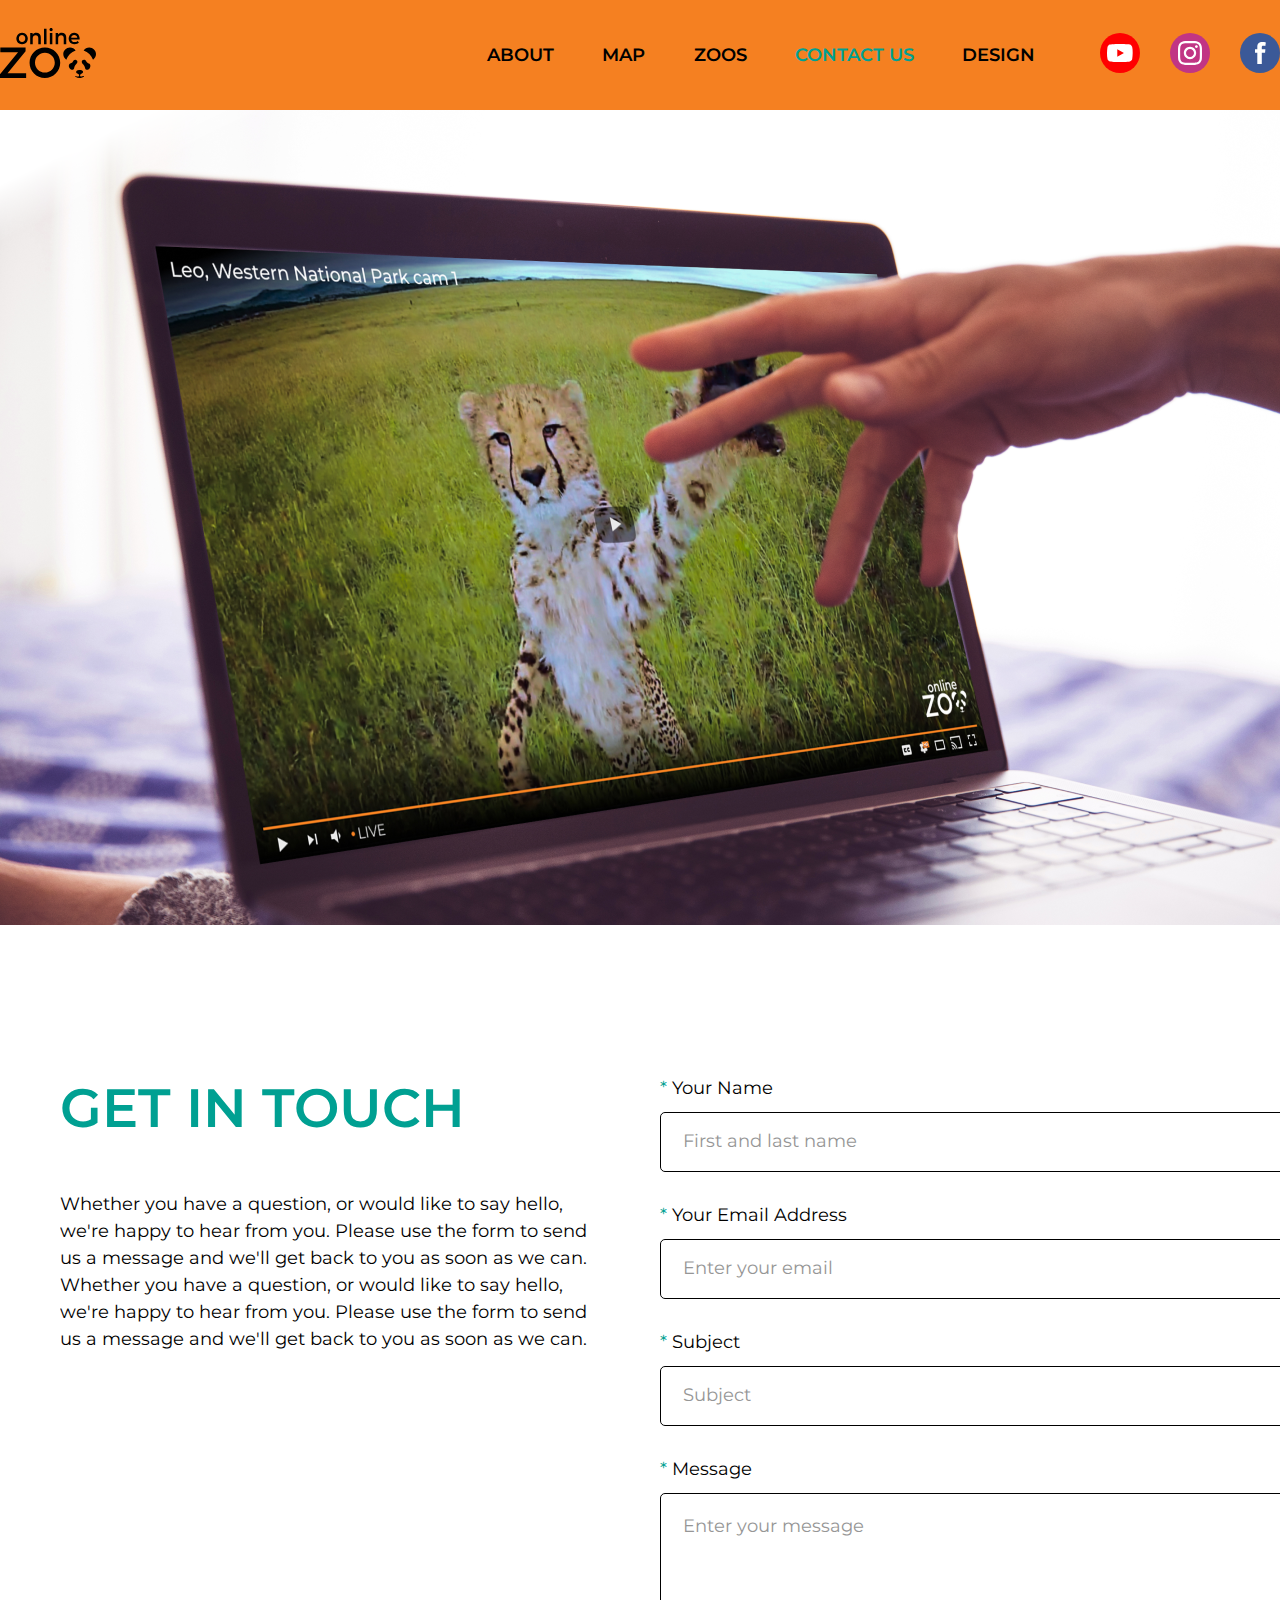
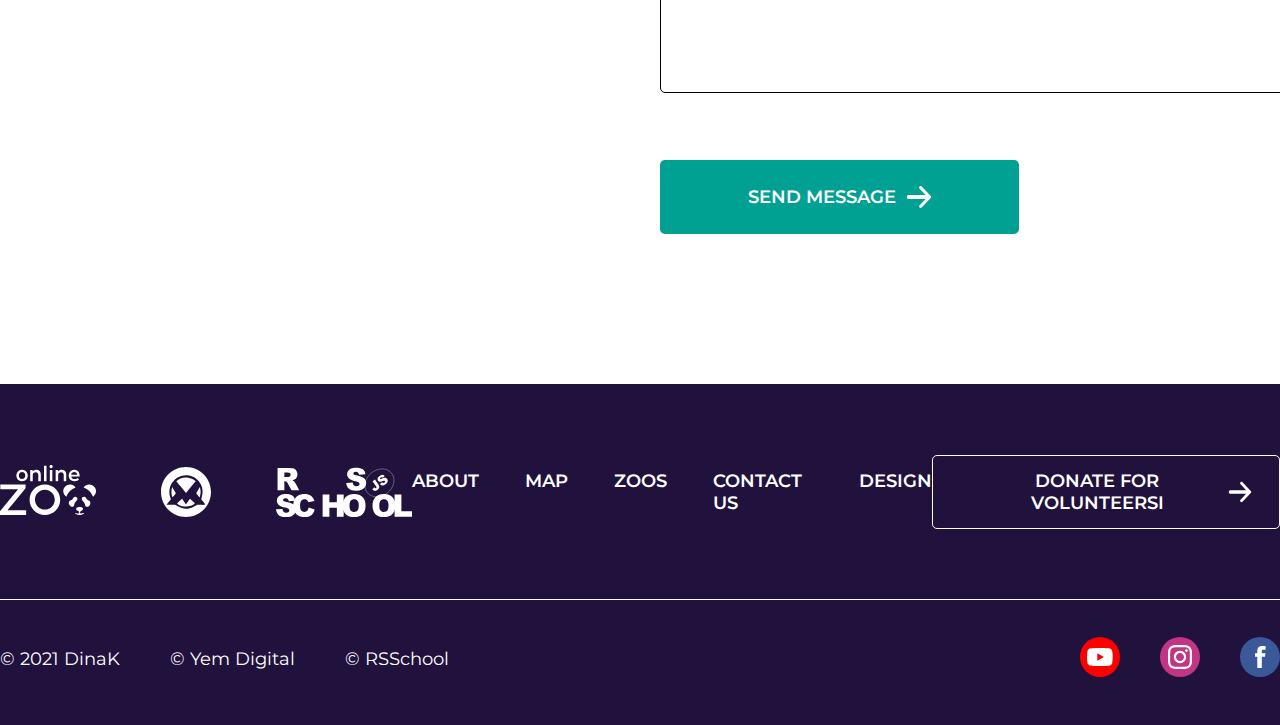
==== commit ab9e716f: "finish page for desktop" ====
--- a/contact.html
+++ b/contact.html
@@ -42,38 +42,23 @@
                     <p>Whether you have a question, or would like to say hello, we're happy to hear from you. Please use the form to send us a message and we'll get back to you as soon as we can. Whether you have a question, or would like to say hello, we're happy to hear from you. Please use the form to send us a message and we'll get back to you as soon as we can.</p>
                 </div>
                 <div class="right-block">
-                    <form class="form" action="">
-                        <fieldset class="field">
-                          <label for="default-text">Some input[type=text]</label>
-                          <input type="text" id="default-text" class="text" />
-                        </fieldset>
-                        <fieldset class="field choice">
-                          <fieldset>
-                            <input type="radio" id="default-radio" checked="checked" />
-                            <label for="default-radio">Some input[type=radio]</label>
-                          </fieldset>
-                          <fieldset>
-                            <input type="checkbox" id="default-checkbox" checked="checked" />
-                            <label for="default-checkbox">Some input[type=checkbox]</label>
-                          </fieldset>
-                        </fieldset>
-                        <fieldset class="field">
-                          <label for="default-textarea">Some textarea</label>
-                          <textarea class="text" rows="10" cols="40" id="default-textarea"></textarea>
-                        </fieldset>
-                        <fieldset class="field">
-                          <label for="default-select">Some select</label>
-                          <select id="default-select">
-                            <option>variant 1</option>
-                            <option>variant 2</option>
-                            <option>variant 3</option>
-                          </select>
-                        </fieldset>
-                        <fieldset class="field submit">
-                          <input type="submit" value="Send" />
-                          <input type="reset" value="Clear" />
-                        </fieldset>
-                      </form>
+                    <div class="container main_flex__nowrap">
+                        <div class="form">
+                          <form action="URL" method="post" class="message-form main_flex_column">
+                            <h4><span>*</span> Your Name</h4>  
+                            <input type="text" name="name" placeholder="First and last name" required />
+                            <h4><span>*</span> Your Email Address </h4>  
+                            <input type="email" name="email" placeholder="Enter your email" required />
+                            <h4><span>*</span> Subject</h4>
+                            <input type="text" placeholder="Subject" />
+                            <h4><span>*</span> Message</h4>
+                            <textarea placeholder="Enter your message" class="description-form"></textarea>
+                            <button type="submit"
+                              class="main_flex flex__jcontent_center flex__align-items_center flex__align-content_center">
+                              send message<img src="assets/arrow-right-white2.svg" alt="">
+                            </button>
+                          </form>
+                      </div>
                 </div>
             </div>
             
--- a/style.css
+++ b/style.css
@@ -965,7 +965,7 @@
 .btn-our {
   width: 359px;
   height: 74px;
-  padding: 26px 77.36px;
+  padding: 26px 75.36px;
   font-weight: 600;
   font-size: 18px;
   line-height: 22px;
@@ -1285,17 +1285,19 @@
   text-transform: uppercase;
   color: #00A092;
   margin-bottom: 50px;
+  position: relative;
+  left: 0;
 }
 .wrap-zoos > .link-pay-donate {
   position: absolute;
-  right: 240px;
+  right: 500px;
   top: 45px;
 }
 .youtube-player {
   width: 1400px;
   height: 787px;
   position: relative;
-  left: 260px;
+  left: 480px;
   margin-bottom: 100px;
 }
 .zoos-title-video {
@@ -1425,4 +1427,56 @@
 #contact section {
   margin-bottom: 150px;
   width: 100%;
+}
+#contact section .right-block form input, #contact section .right-block form textarea {
+  width: 680px;
+  height: 60px;
+  border: 1px solid #000000;
+  box-sizing: border-box;
+  border-radius: 5px;
+  margin-bottom: 30px;
+}
+#contact section .right-block form textarea {
+  height: 200px;
+  margin-bottom: 67px;
+}
+#contact section .right-block form input::placeholder, #contact section .right-block form textarea::placeholder {
+  font-family: Montserrat;
+  font-style: normal;
+  font-weight: normal;
+  font-size: 18px;
+  line-height: 150%;
+  color: #969696;
+  padding: 17px 20px;
+}
+#contact section .right-block form h4 {
+  font-family: Montserrat;
+  font-style: normal;
+  font-weight: normal;
+  font-size: 18px;
+  line-height: 150%;
+  color: #000000;
+  margin-bottom: 10px;
+}
+#contact section .right-block form h4 span {
+  color: #00A092;
+}
+#contact section .right-block form button {
+  padding: 26px 45px;
+  width: 359px;
+  height: 74px;
+  background: #00A092;
+  border-radius: 5px;
+  font-family: Montserrat;
+  font-style: normal;
+  font-weight: 600;
+  font-size: 18px;
+  line-height: 22px;
+  text-transform: uppercase;
+  color: #FFFFFF;
+  border: none;
+}
+#contact section .right-block form button img {
+  margin-bottom: 0;
+  margin-left: 10px;
 }